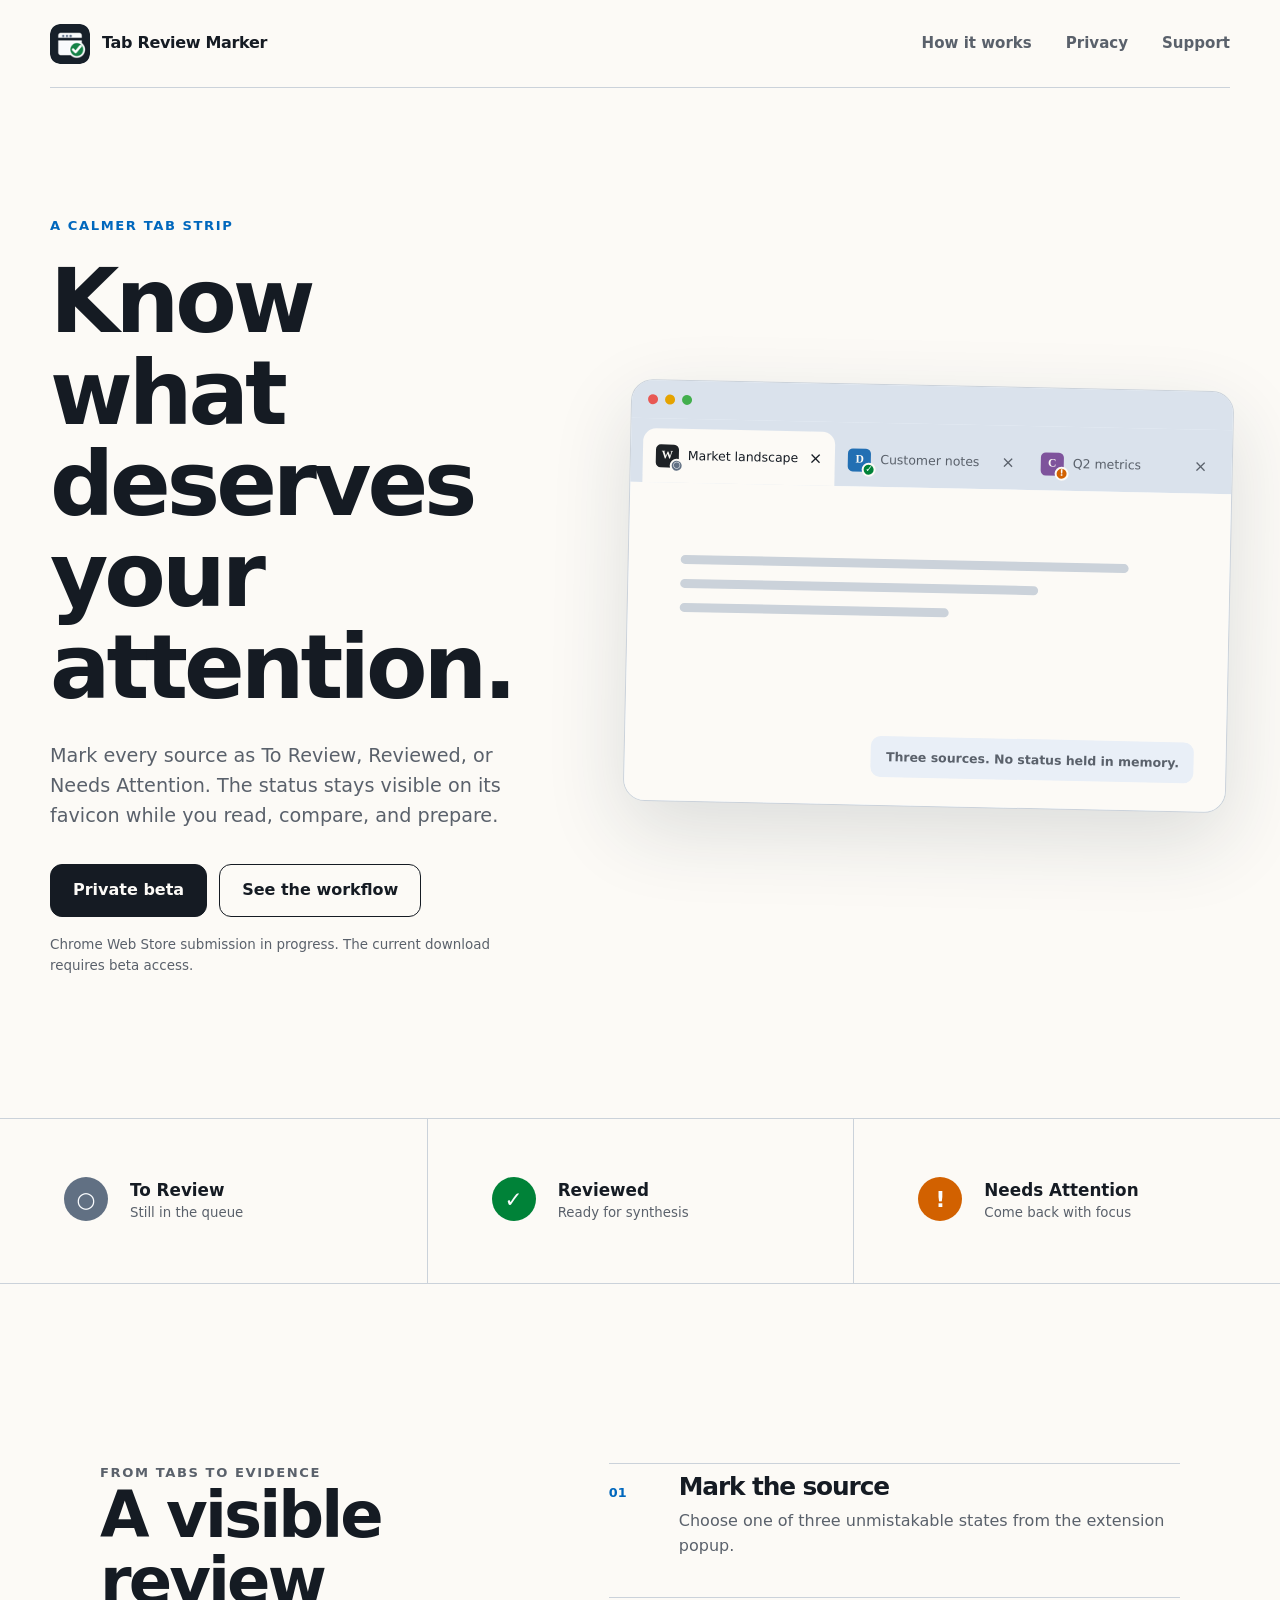
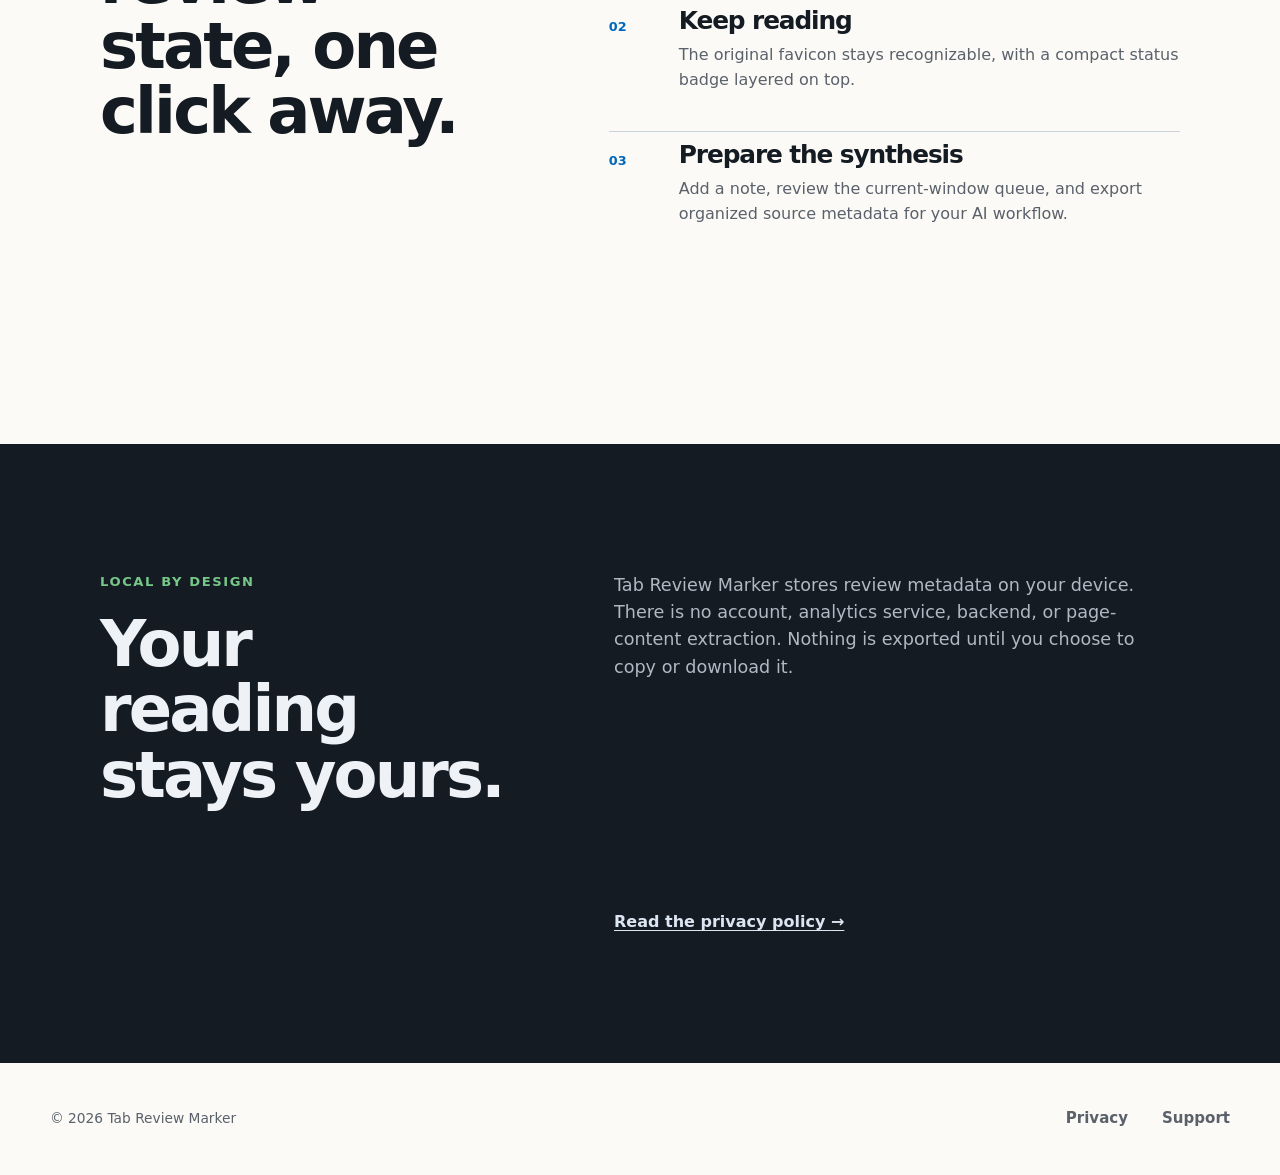
==== index.html @ 43cad972 "feat: launch Tab Review Marker public site" ====
<!doctype html>
<html lang="en">
<head>
  <meta charset="utf-8">
  <meta name="viewport" content="width=device-width, initial-scale=1">
  <meta name="description" content="See what needs review, what is done, and what needs attention directly in your Chrome tab strip.">
  <title>Tab Review Marker</title>
  <link rel="icon" href="assets/icon-32.png" sizes="32x32">
  <link rel="stylesheet" href="styles.css">
</head>
<body>
  <header class="site-header">
    <a class="brand" href="./" aria-label="Tab Review Marker home">
      <img src="assets/icon-48.png" width="40" height="40" alt="">
      <span>Tab Review Marker</span>
    </a>
    <nav aria-label="Main navigation">
      <a href="#how-it-works">How it works</a>
      <a href="privacy.html">Privacy</a>
      <a href="https://github.com/ArielSmoliar/tab-review-marker/issues">Support</a>
    </nav>
  </header>

  <main>
    <section class="hero">
      <div class="hero-copy">
        <p class="kicker">A calmer tab strip</p>
        <h1>Know what deserves your attention.</h1>
        <p class="lede">Mark every source as To Review, Reviewed, or Needs Attention. The status stays visible on its favicon while you read, compare, and prepare.</p>
        <div class="actions">
          <a class="button primary" href="https://github.com/ArielSmoliar/tab-review-marker/releases/tag/v0.1.0">Private beta</a>
          <a class="button secondary" href="#how-it-works">See the workflow</a>
        </div>
        <p class="release-note">Chrome Web Store submission in progress. The current download requires beta access.</p>
      </div>

      <div class="tab-scene" aria-label="Three browser tabs marked To Review, Reviewed, and Needs Attention">
        <div class="browser-bar" aria-hidden="true">
          <span class="traffic red"></span><span class="traffic amber"></span><span class="traffic green"></span>
        </div>
        <div class="tabs">
          <div class="tab selected">
            <span class="favicon wiki">W<span class="badge todo">○</span></span>
            <span class="tab-title">Market landscape</span>
            <span class="close">×</span>
          </div>
          <div class="tab">
            <span class="favicon doc">D<span class="badge done">✓</span></span>
            <span class="tab-title">Customer notes</span>
            <span class="close">×</span>
          </div>
          <div class="tab">
            <span class="favicon chart">C<span class="badge attention">!</span></span>
            <span class="tab-title">Q2 metrics</span>
            <span class="close">×</span>
          </div>
        </div>
        <div class="page-surface">
          <div class="reading-line wide"></div>
          <div class="reading-line"></div>
          <div class="reading-line short"></div>
          <div class="source-note">Three sources. No status held in memory.</div>
        </div>
      </div>
    </section>

    <section class="status-strip" aria-label="Review states">
      <div><span class="large-mark todo">○</span><strong>To Review</strong><small>Still in the queue</small></div>
      <div><span class="large-mark done">✓</span><strong>Reviewed</strong><small>Ready for synthesis</small></div>
      <div><span class="large-mark attention">!</span><strong>Needs Attention</strong><small>Come back with focus</small></div>
    </section>

    <section class="workflow" id="how-it-works">
      <div class="section-intro">
        <p class="kicker">From tabs to evidence</p>
        <h2>A visible review state, one click away.</h2>
      </div>
      <ol>
        <li><span>01</span><div><h3>Mark the source</h3><p>Choose one of three unmistakable states from the extension popup.</p></div></li>
        <li><span>02</span><div><h3>Keep reading</h3><p>The original favicon stays recognizable, with a compact status badge layered on top.</p></div></li>
        <li><span>03</span><div><h3>Prepare the synthesis</h3><p>Add a note, review the current-window queue, and export organized source metadata for your AI workflow.</p></div></li>
      </ol>
    </section>

    <section class="privacy-promise">
      <div>
        <p class="kicker">Local by design</p>
        <h2>Your reading stays yours.</h2>
      </div>
      <p>Tab Review Marker stores review metadata on your device. There is no account, analytics service, backend, or page-content extraction. Nothing is exported until you choose to copy or download it.</p>
      <a href="privacy.html">Read the privacy policy <span aria-hidden="true">→</span></a>
    </section>
  </main>

  <footer>
    <span>© 2026 Tab Review Marker</span>
    <div><a href="privacy.html">Privacy</a><a href="https://github.com/ArielSmoliar/tab-review-marker/issues">Support</a></div>
  </footer>
</body>
</html>
---- styles.css ----
:root {
  color-scheme: light dark;
  --ink: oklch(0.22 0.018 255);
  --muted: oklch(0.49 0.018 255);
  --paper: oklch(0.985 0.006 85);
  --soft: oklch(0.95 0.012 255);
  --line: oklch(0.86 0.014 255);
  --blue: oklch(0.51 0.16 250);
  --green: oklch(0.53 0.15 150);
  --orange: oklch(0.62 0.17 52);
  --slate: oklch(0.54 0.035 255);
  --radius: 18px;
}

* { box-sizing: border-box; }
html { scroll-behavior: smooth; }
body {
  margin: 0;
  color: var(--ink);
  background: var(--paper);
  font-family: Avenir Next, Avenir, ui-sans-serif, system-ui, -apple-system, BlinkMacSystemFont, "Segoe UI", sans-serif;
  line-height: 1.55;
}
a { color: inherit; text-underline-offset: 0.2em; }
a:focus-visible, .button:focus-visible { outline: 3px solid var(--blue); outline-offset: 4px; }

.site-header, footer {
  width: min(1180px, calc(100% - 40px));
  margin-inline: auto;
  display: flex;
  align-items: center;
  justify-content: space-between;
}
.site-header { min-height: 88px; border-bottom: 1px solid var(--line); }
.brand { display: flex; gap: 12px; align-items: center; font-weight: 700; text-decoration: none; letter-spacing: -0.02em; }
.brand img { border-radius: 10px; }
nav, footer div { display: flex; gap: clamp(16px, 3vw, 34px); }
nav a, footer a { color: var(--muted); font-size: 0.94rem; font-weight: 600; text-decoration: none; }
nav a:hover, footer a:hover { color: var(--ink); }

main { overflow: hidden; }
.hero {
  width: min(1180px, calc(100% - 40px));
  margin: clamp(56px, 10vw, 132px) auto clamp(72px, 11vw, 144px);
  display: grid;
  grid-template-columns: minmax(0, 0.88fr) minmax(460px, 1.12fr);
  gap: clamp(48px, 8vw, 112px);
  align-items: center;
}
.kicker { margin: 0 0 20px; color: var(--blue); font-size: 0.82rem; font-weight: 750; letter-spacing: 0.12em; text-transform: uppercase; }
h1, h2, h3 { margin-top: 0; letter-spacing: -0.045em; line-height: 1.02; }
h1 { max-width: 11ch; margin-bottom: 28px; font-size: clamp(3.4rem, 7vw, 6.9rem); font-weight: 700; }
.lede { max-width: 58ch; margin: 0; color: var(--muted); font-size: clamp(1.08rem, 1.5vw, 1.3rem); }
.actions { display: flex; gap: 12px; margin-top: 34px; }
.button { min-height: 50px; padding: 13px 22px; border: 1px solid var(--ink); border-radius: 12px; font-weight: 700; text-decoration: none; }
.button.primary { color: var(--paper); background: var(--ink); }
.button.primary:hover { background: var(--blue); border-color: var(--blue); }
.button.secondary:hover { background: var(--soft); }
.release-note { max-width: 54ch; margin: 18px 0 0; color: var(--muted); font-size: 0.84rem; }

.tab-scene { position: relative; min-height: 420px; border: 1px solid var(--line); border-radius: 22px; background: oklch(0.97 0.01 250); box-shadow: 0 28px 80px oklch(0.3 0.04 250 / 0.14); transform: rotate(1.2deg); overflow: hidden; }
.browser-bar { height: 38px; padding: 14px 16px; display: flex; gap: 7px; background: oklch(0.91 0.016 250); }
.traffic { width: 10px; height: 10px; border-radius: 50%; }
.red { background: oklch(0.65 0.18 25); } .amber { background: oklch(0.76 0.16 80); } .green { background: oklch(0.67 0.17 145); }
.tabs { display: flex; padding: 10px 12px 0; background: oklch(0.91 0.016 250); }
.tab { min-width: 0; flex: 1; height: 54px; padding: 0 13px; display: flex; gap: 9px; align-items: center; color: var(--muted); border-radius: 13px 13px 0 0; }
.tab.selected { color: var(--ink); background: var(--paper); }
.tab-title { min-width: 0; overflow: hidden; white-space: nowrap; text-overflow: ellipsis; font-size: 0.78rem; }
.close { margin-left: auto; font-size: 1rem; }
.favicon { position: relative; width: 23px; height: 23px; flex: 0 0 23px; display: grid; place-items: center; color: var(--paper); border-radius: 5px; font-family: Georgia, serif; font-size: 0.72rem; font-weight: 700; }
.wiki { background: oklch(0.25 0.01 250); } .doc { background: oklch(0.53 0.13 250); } .chart { background: oklch(0.52 0.12 310); }
.badge { position: absolute; right: -5px; bottom: -5px; width: 14px; height: 14px; display: grid; place-items: center; color: oklch(0.99 0.003 255); border: 2px solid var(--paper); border-radius: 50%; font: 800 9px/1 ui-sans-serif, system-ui, sans-serif; }
.todo { background: var(--slate); } .done { background: var(--green); } .attention { background: var(--orange); }
.page-surface { min-height: 318px; padding: 72px 52px; background: var(--paper); }
.reading-line { width: 72%; height: 9px; margin-bottom: 15px; border-radius: 8px; background: var(--line); }
.reading-line.wide { width: 90%; } .reading-line.short { width: 54%; }
.source-note { position: absolute; right: 32px; bottom: 28px; padding: 11px 15px; color: var(--muted); background: var(--soft); border-radius: 10px; font-size: 0.78rem; font-weight: 650; }

.status-strip { display: grid; grid-template-columns: repeat(3, 1fr); border-block: 1px solid var(--line); }
.status-strip > div { min-height: 164px; padding: 32px clamp(24px, 5vw, 74px); display: grid; grid-template-columns: 48px 1fr; column-gap: 18px; align-content: center; }
.status-strip > div + div { border-left: 1px solid var(--line); }
.large-mark { grid-row: span 2; width: 44px; height: 44px; display: grid; place-items: center; color: oklch(0.99 0.003 255); border-radius: 50%; font-size: 1.35rem; font-weight: 800; }
.status-strip strong { align-self: end; font-size: 1.05rem; }
.status-strip small { color: var(--muted); }

.workflow { width: min(1080px, calc(100% - 40px)); margin: clamp(96px, 14vw, 180px) auto; display: grid; grid-template-columns: 0.8fr 1.2fr; gap: clamp(56px, 10vw, 140px); }
.section-intro { position: sticky; top: 36px; align-self: start; }
h2 { max-width: 13ch; font-size: clamp(2.5rem, 5vw, 4.8rem); }
.workflow ol { margin: 0; padding: 0; list-style: none; }
.workflow li { padding: 10px 0 38px; display: grid; grid-template-columns: 48px 1fr; gap: 22px; border-top: 1px solid var(--line); }
.workflow li > span { padding-top: 9px; color: var(--blue); font-size: 0.8rem; font-weight: 750; }
.workflow h3 { margin: 0 0 10px; font-size: 1.55rem; }
.workflow p { max-width: 52ch; margin: 0; color: var(--muted); }

.privacy-promise { padding: clamp(70px, 10vw, 128px) max(20px, calc((100vw - 1080px) / 2)); display: grid; grid-template-columns: 0.8fr 1.1fr; gap: clamp(36px, 8vw, 120px); color: oklch(0.96 0.008 255); background: var(--ink); }
.privacy-promise .kicker { color: oklch(0.76 0.12 150); }
.privacy-promise h2 { margin-bottom: 0; }
.privacy-promise > p { max-width: 59ch; margin: 0; color: oklch(0.78 0.018 255); font-size: 1.1rem; }
.privacy-promise > a { grid-column: 2; width: fit-content; color: oklch(0.92 0.02 255); font-weight: 700; }

footer { min-height: 112px; color: var(--muted); font-size: 0.86rem; }
.policy { width: min(760px, calc(100% - 40px)); margin: clamp(70px, 10vw, 126px) auto; overflow: visible; }
.policy h1 { max-width: none; }
.policy-lede { margin-bottom: 72px; color: var(--muted); font-size: 1.25rem; }
.policy h2 { max-width: none; margin: 52px 0 16px; font-size: 1.8rem; }
.policy p, .policy dd { color: var(--muted); }
.policy dl { display: grid; grid-template-columns: 150px 1fr; gap: 14px 24px; }
.policy dt { font-weight: 750; }
.policy dd { margin: 0; }

@media (prefers-reduced-motion: no-preference) {
  .tab-scene { transition: transform 500ms cubic-bezier(.16,1,.3,1), box-shadow 500ms cubic-bezier(.16,1,.3,1); }
  .tab-scene:hover { transform: rotate(0); box-shadow: 0 34px 100px oklch(0.3 0.04 250 / 0.19); }
}
@media (max-width: 820px) {
  .site-header { min-height: 72px; }
  nav a:first-child { display: none; }
  .hero, .workflow, .privacy-promise { grid-template-columns: 1fr; }
  .hero { margin-top: 58px; }
  .hero h1 { max-width: 12ch; }
  .tab-scene { min-height: 340px; transform: none; }
  .tab-title { display: none; }
  .page-surface { min-height: 240px; padding: 52px 28px; }
  .status-strip { grid-template-columns: 1fr; }
  .status-strip > div { min-height: 116px; }
  .status-strip > div + div { border-left: 0; border-top: 1px solid var(--line); }
  .section-intro { position: static; }
  .privacy-promise > a { grid-column: 1; }
}
@media (max-width: 520px) {
  .site-header, footer, .hero, .workflow, .policy { width: min(100% - 28px, 1180px); }
  .brand span { display: none; }
  nav, footer div { gap: 16px; }
  h1 { font-size: clamp(3rem, 15vw, 4.7rem); }
  .actions { align-items: stretch; flex-direction: column; }
  .button { text-align: center; }
  .tab-scene { min-height: 290px; }
  .tab { padding-inline: 9px; }
  .page-surface { min-height: 190px; }
  .source-note { right: 18px; bottom: 18px; }
  .policy dl { grid-template-columns: 1fr; gap: 4px; }
  .policy dd { margin-bottom: 14px; }
}
@media (prefers-color-scheme: dark) {
  :root { --ink: oklch(0.92 0.012 255); --muted: oklch(0.71 0.018 255); --paper: oklch(0.17 0.014 255); --soft: oklch(0.23 0.018 255); --line: oklch(0.32 0.018 255); --blue: oklch(0.71 0.14 250); }
  .button.primary { color: oklch(0.16 0.014 255); }
  .tab-scene { background: oklch(0.21 0.018 255); box-shadow: 0 28px 80px oklch(0.02 0.01 255 / 0.35); }
  .browser-bar, .tabs { background: oklch(0.23 0.018 255); }
  .badge { border-color: var(--paper); }
  .privacy-promise { color: oklch(0.19 0.014 255); background: oklch(0.91 0.014 255); }
  .privacy-promise > p { color: oklch(0.38 0.018 255); }
  .privacy-promise > a { color: oklch(0.25 0.02 255); }
}
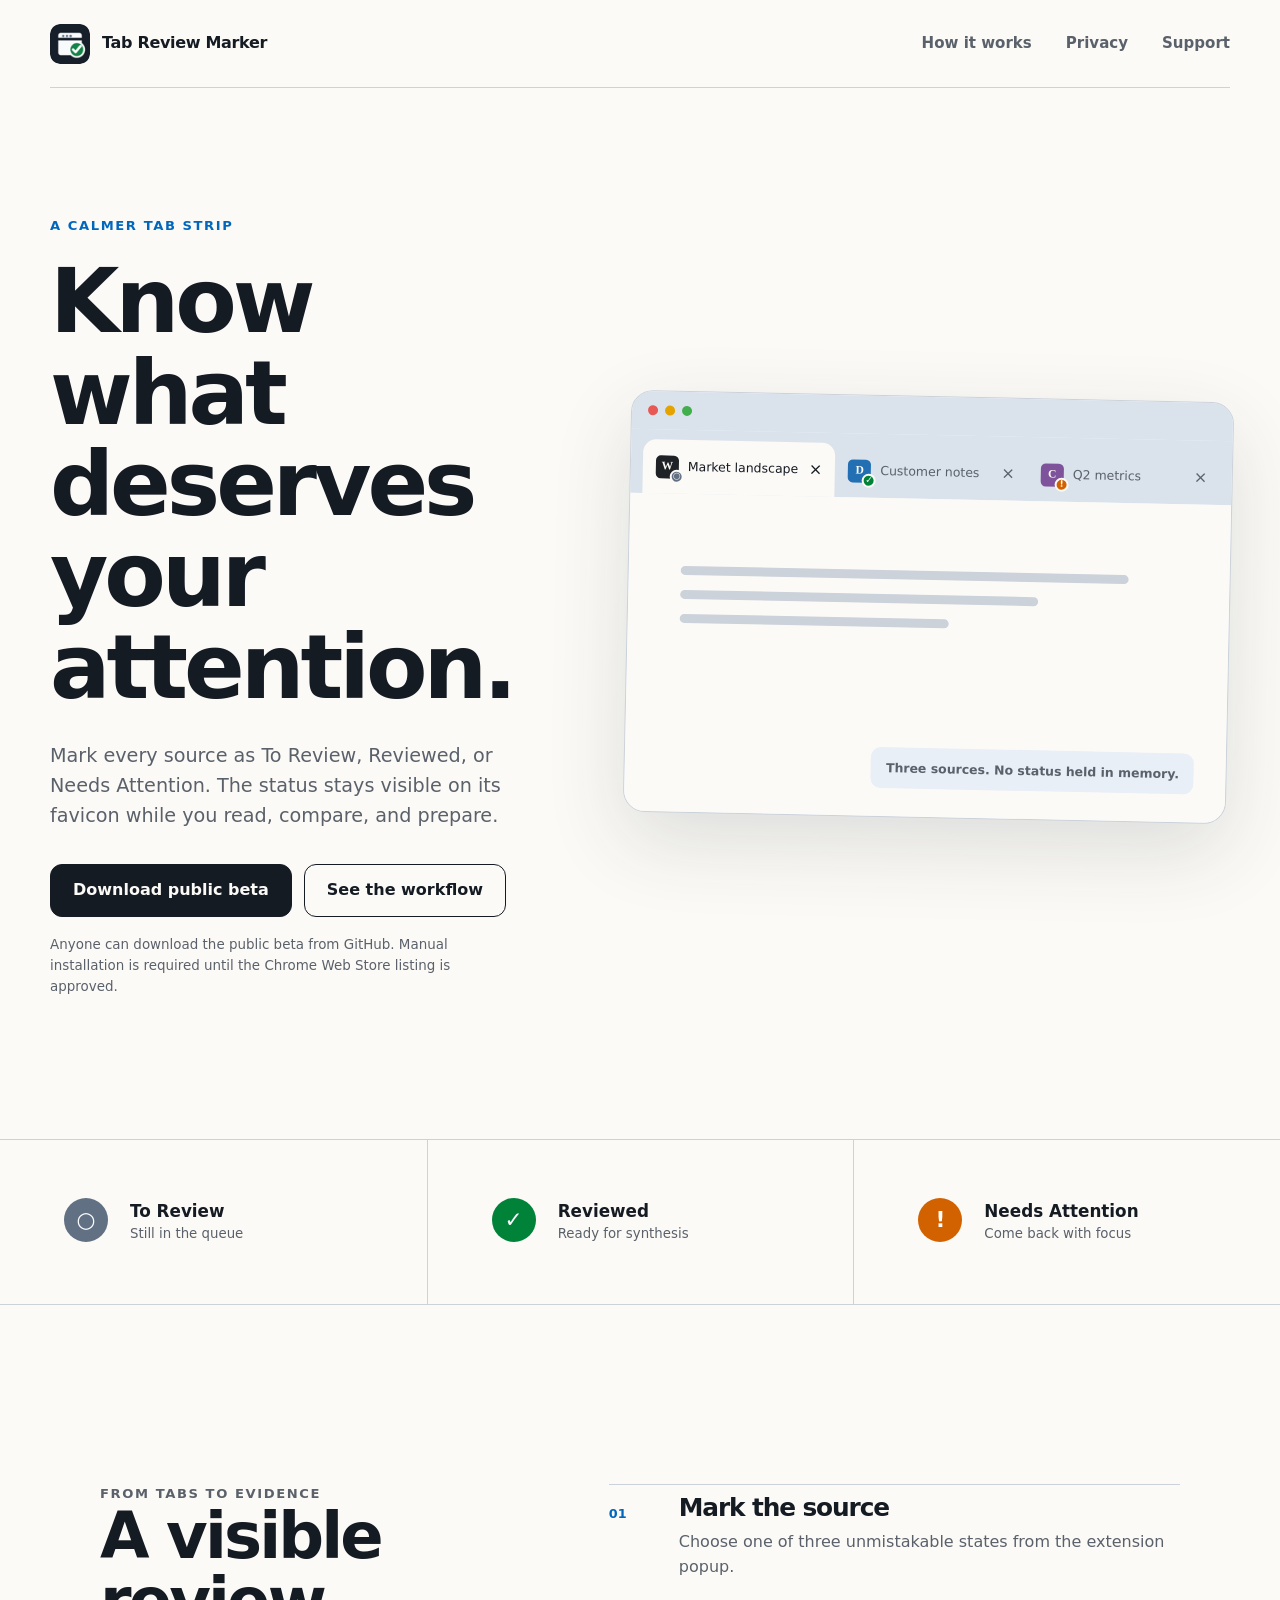
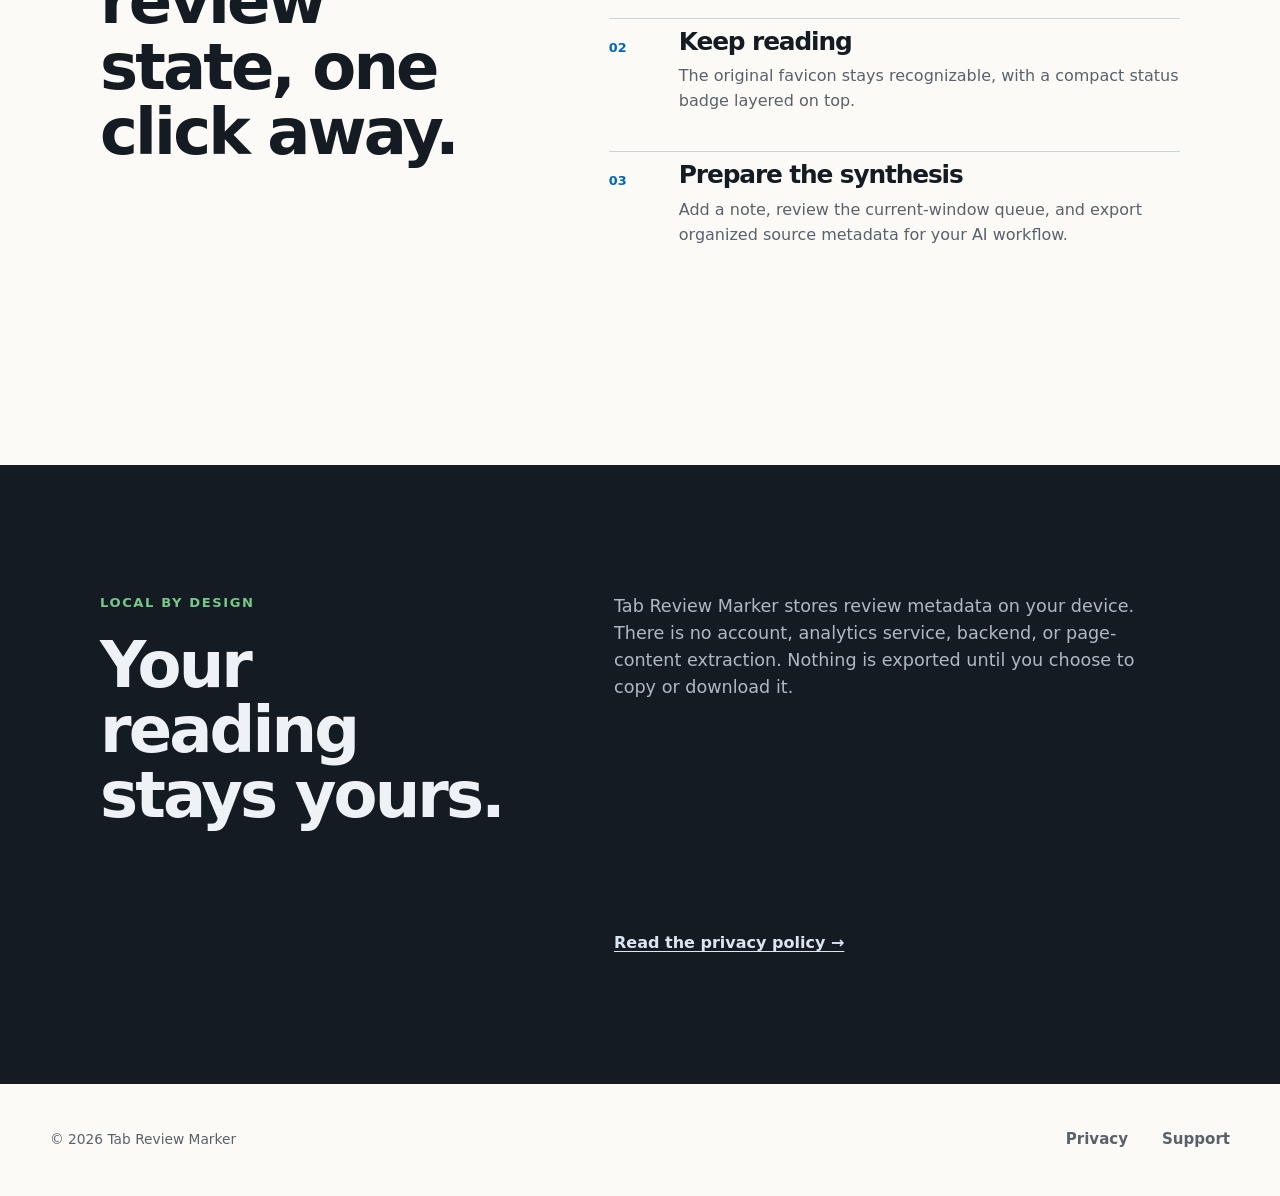
==== commit 07937eba: "Update landing page for public beta" ====
--- a/index.html
+++ b/index.html
@@ -17,7 +17,7 @@
     <nav aria-label="Main navigation">
       <a href="#how-it-works">How it works</a>
       <a href="privacy.html">Privacy</a>
-      <a href="https://github.com/ArielSmoliar/tab-review-marker/issues">Support</a>
+      <a href="https://github.com/ArielSmoliar/tab-review-marker-site/issues">Support</a>
     </nav>
   </header>
 
@@ -28,10 +28,10 @@
         <h1>Know what deserves your attention.</h1>
         <p class="lede">Mark every source as To Review, Reviewed, or Needs Attention. The status stays visible on its favicon while you read, compare, and prepare.</p>
         <div class="actions">
-          <a class="button primary" href="https://github.com/ArielSmoliar/tab-review-marker/releases/tag/v0.1.0">Private beta</a>
+          <a class="button primary" href="https://github.com/ArielSmoliar/tab-review-marker/releases/tag/v0.1.0">Download public beta</a>
           <a class="button secondary" href="#how-it-works">See the workflow</a>
         </div>
-        <p class="release-note">Chrome Web Store submission in progress. The current download requires beta access.</p>
+        <p class="release-note">Anyone can download the public beta from GitHub. Manual installation is required until the Chrome Web Store listing is approved.</p>
       </div>
 
       <div class="tab-scene" aria-label="Three browser tabs marked To Review, Reviewed, and Needs Attention">
@@ -94,7 +94,7 @@
 
   <footer>
     <span>© 2026 Tab Review Marker</span>
-    <div><a href="privacy.html">Privacy</a><a href="https://github.com/ArielSmoliar/tab-review-marker/issues">Support</a></div>
+    <div><a href="privacy.html">Privacy</a><a href="https://github.com/ArielSmoliar/tab-review-marker-site/issues">Support</a></div>
   </footer>
 </body>
 </html>
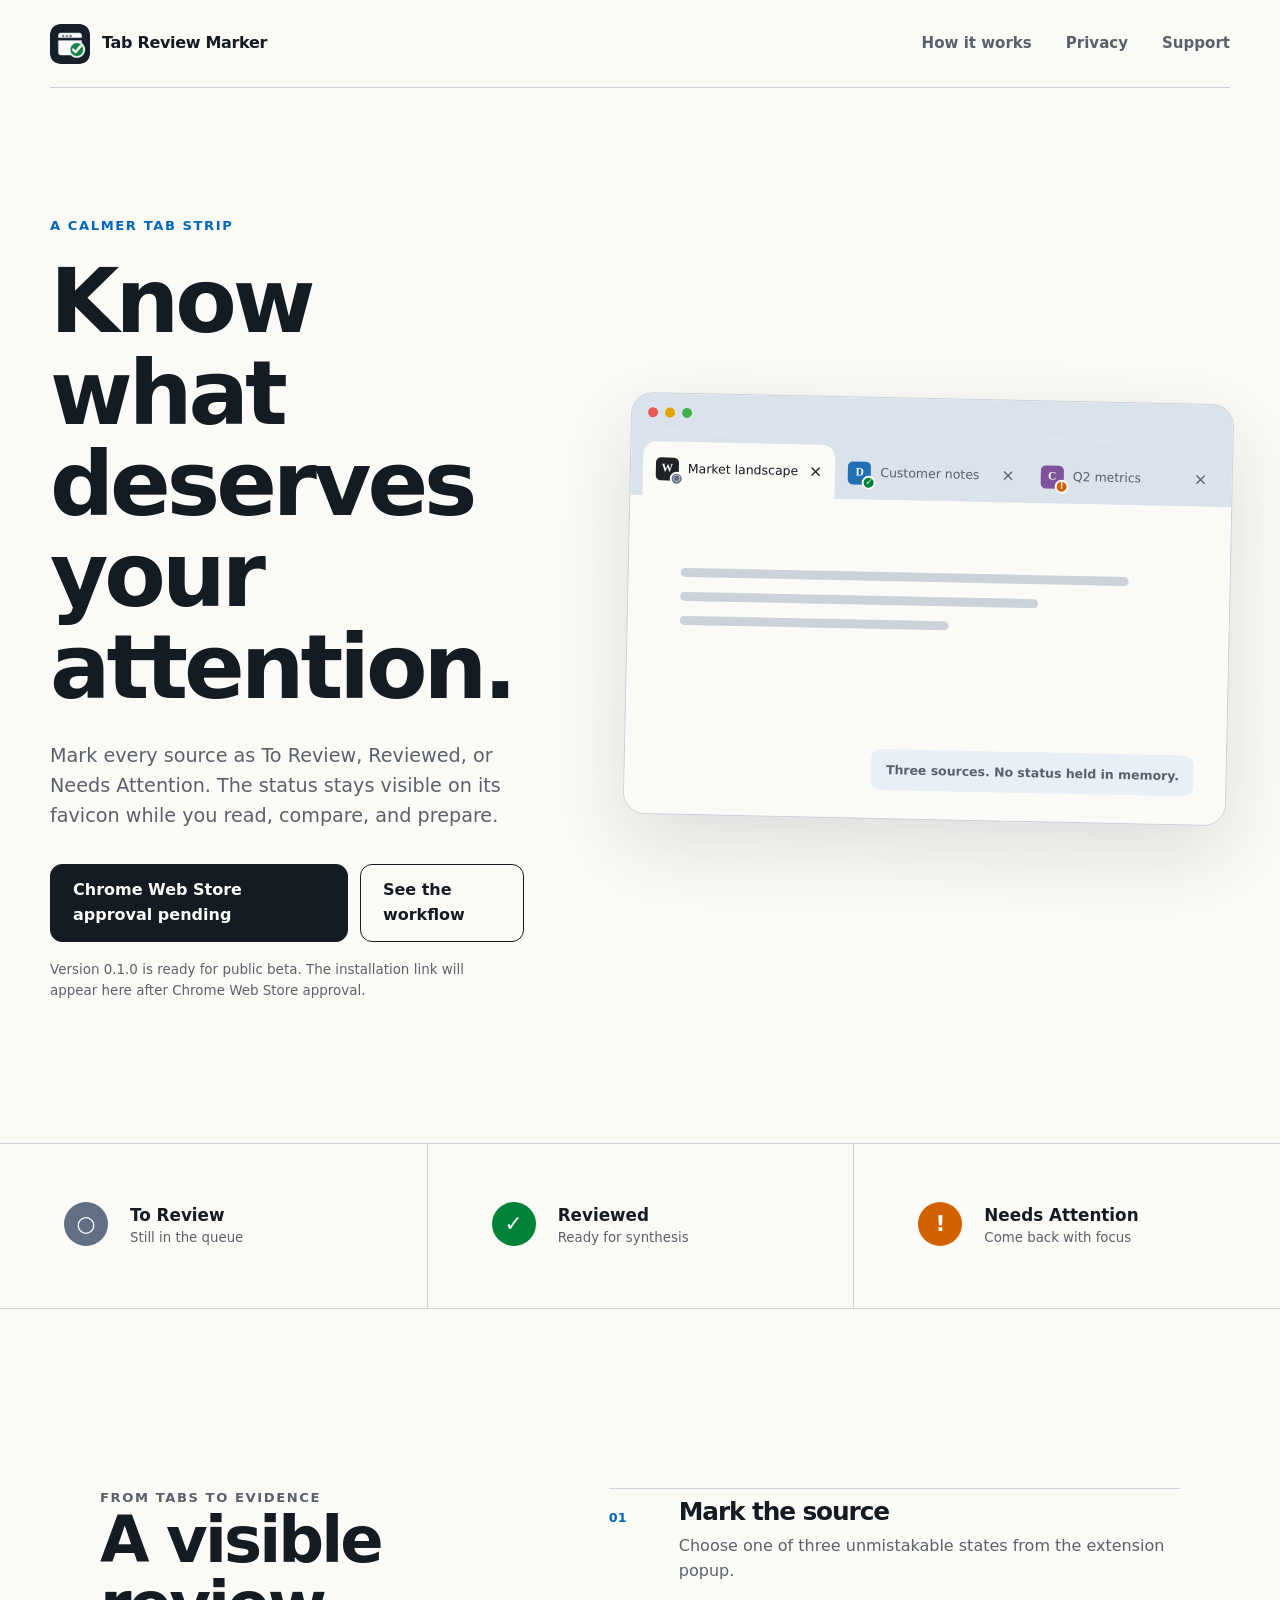
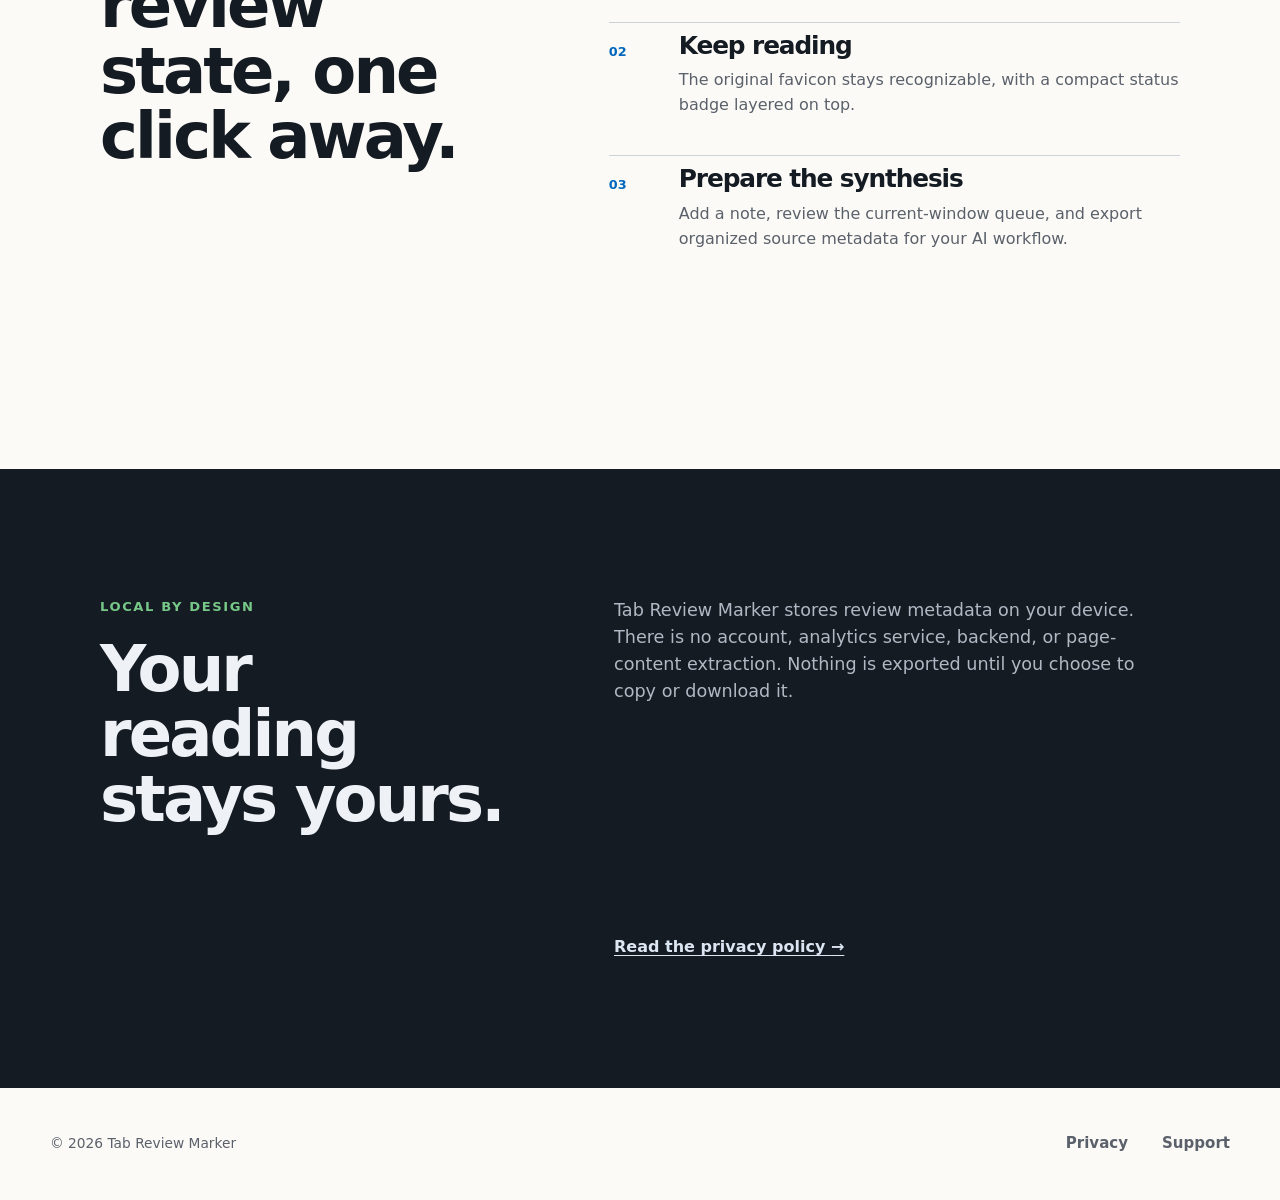
==== commit cef6496c: "docs: document public beta and approval status" ====
--- a/index.html
+++ b/index.html
@@ -28,10 +28,10 @@
         <h1>Know what deserves your attention.</h1>
         <p class="lede">Mark every source as To Review, Reviewed, or Needs Attention. The status stays visible on its favicon while you read, compare, and prepare.</p>
         <div class="actions">
-          <a class="button primary" href="https://github.com/ArielSmoliar/tab-review-marker/releases/tag/v0.1.0">Download public beta</a>
+          <span class="button primary" aria-disabled="true">Chrome Web Store approval pending</span>
           <a class="button secondary" href="#how-it-works">See the workflow</a>
         </div>
-        <p class="release-note">Anyone can download the public beta from GitHub. Manual installation is required until the Chrome Web Store listing is approved.</p>
+        <p class="release-note">Version 0.1.0 is ready for public beta. The installation link will appear here after Chrome Web Store approval.</p>
       </div>
 
       <div class="tab-scene" aria-label="Three browser tabs marked To Review, Reviewed, and Needs Attention">
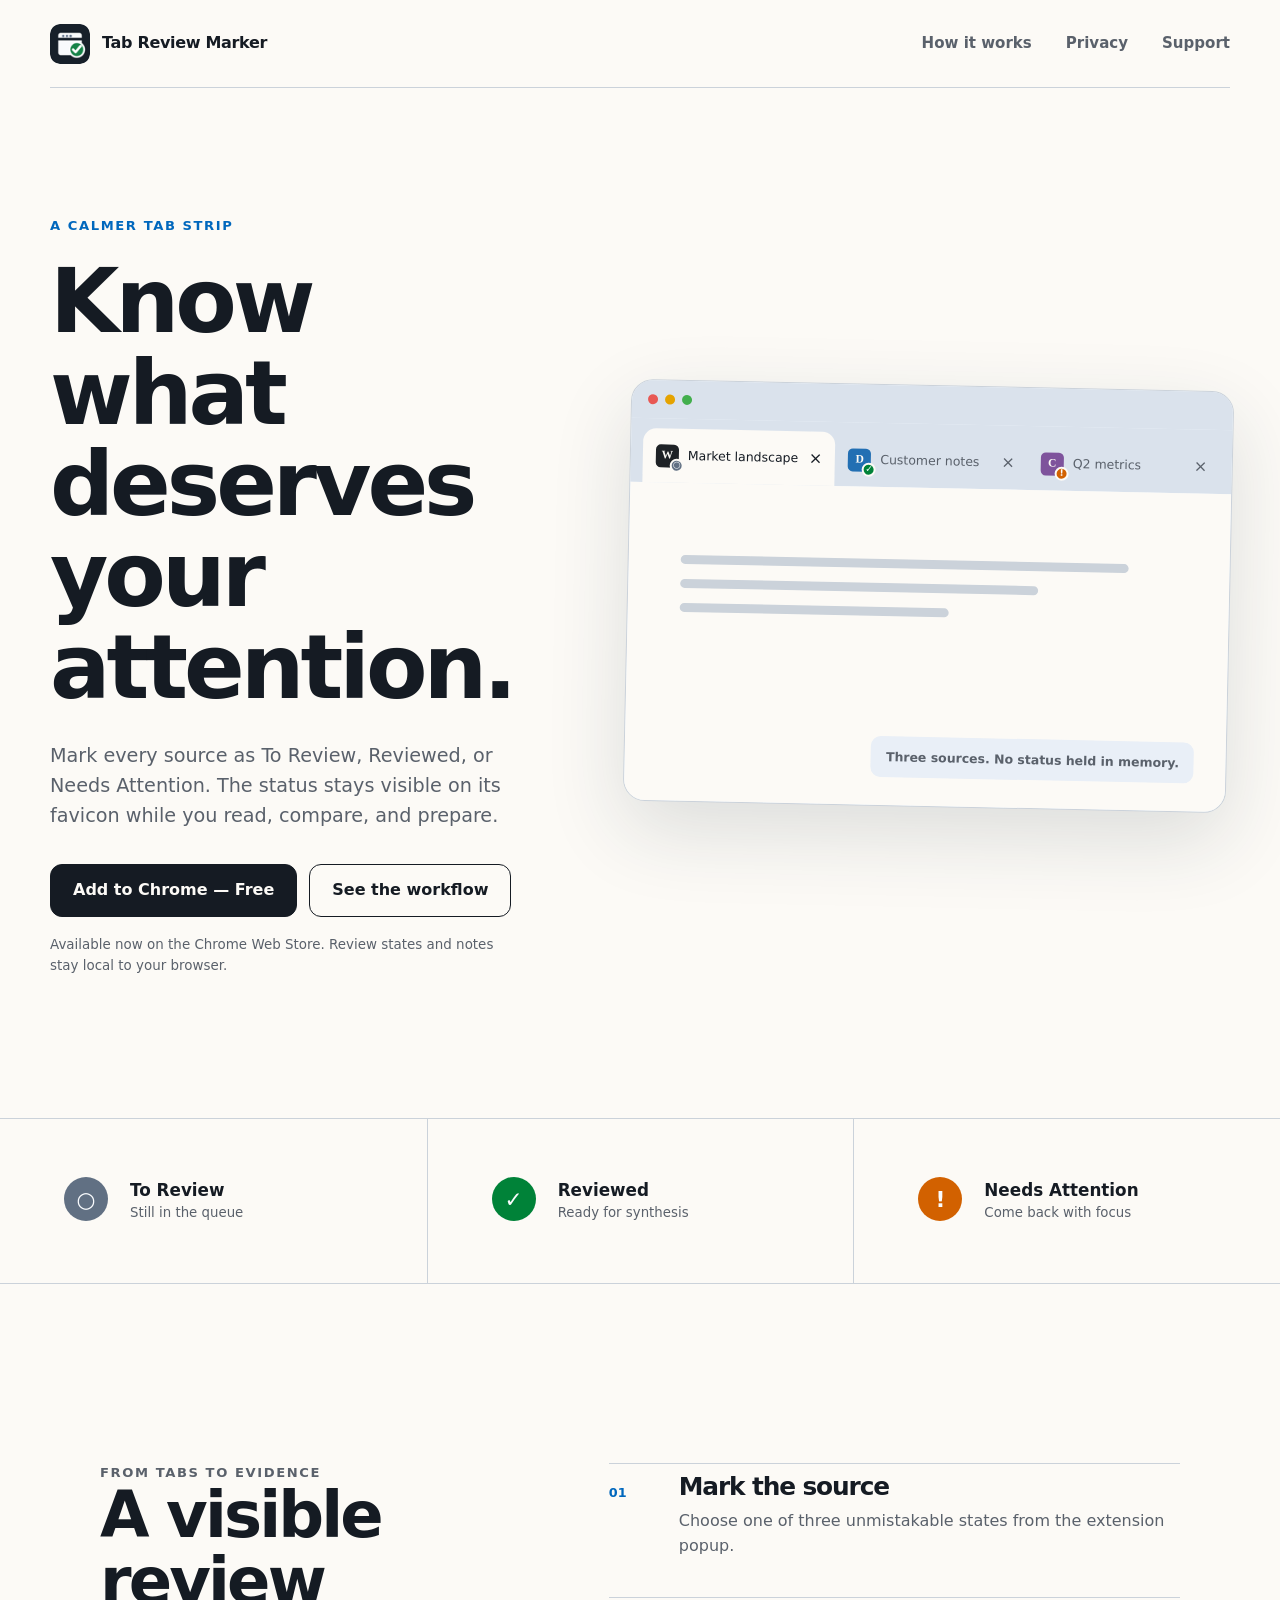
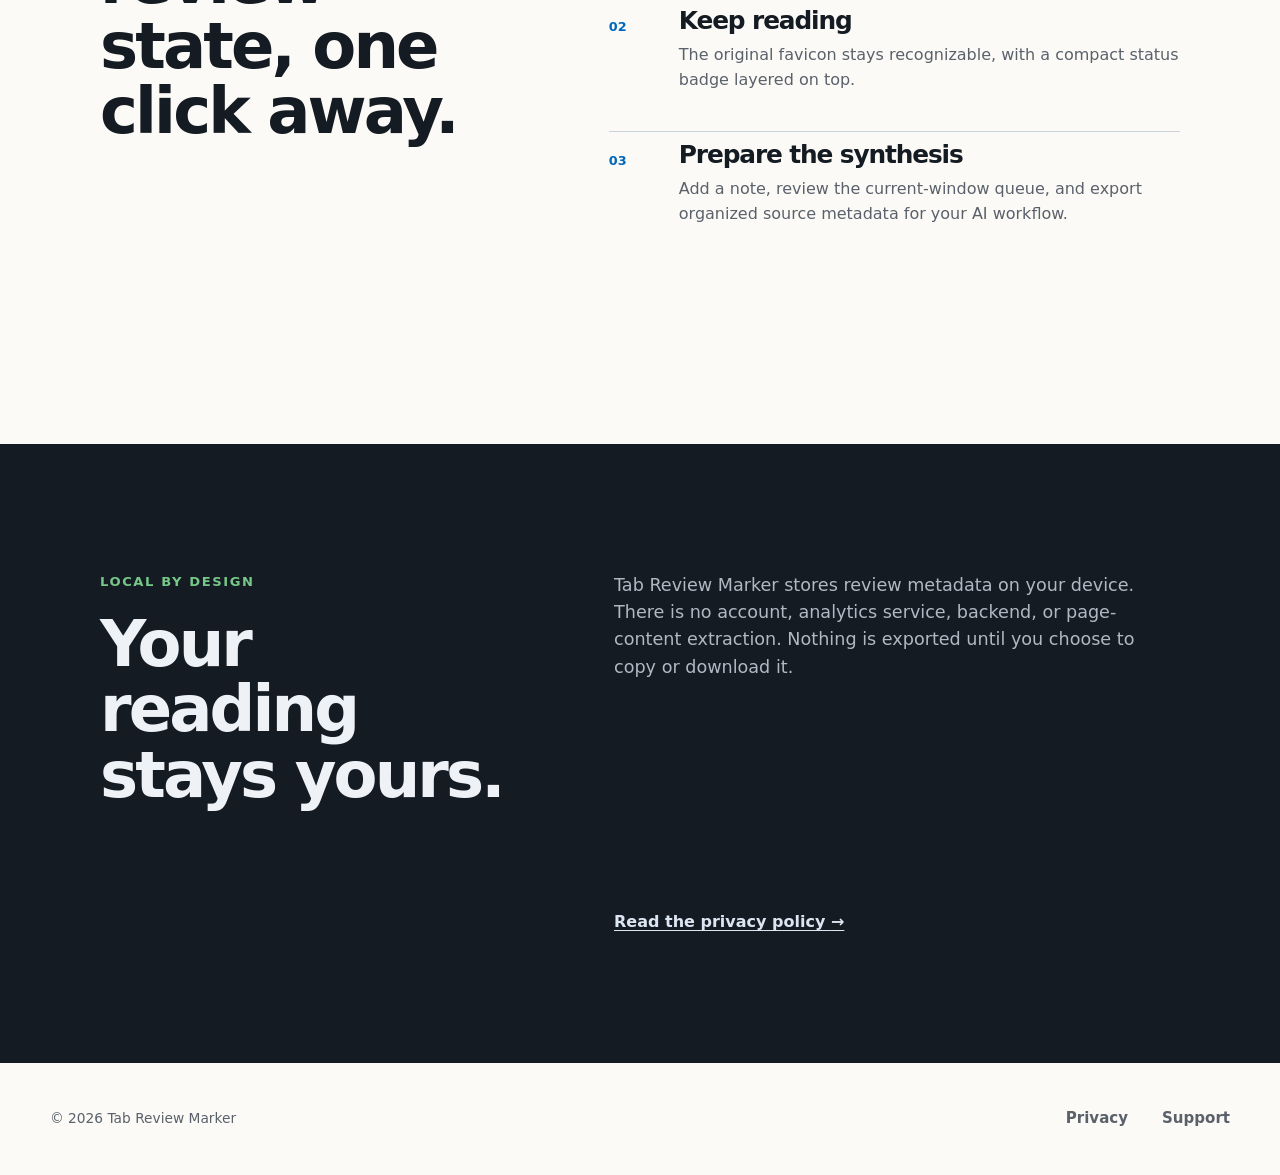
==== commit 21abf8f4: "docs: link live Chrome Web Store listing" ====
--- a/index.html
+++ b/index.html
@@ -28,10 +28,10 @@
         <h1>Know what deserves your attention.</h1>
         <p class="lede">Mark every source as To Review, Reviewed, or Needs Attention. The status stays visible on its favicon while you read, compare, and prepare.</p>
         <div class="actions">
-          <span class="button primary" aria-disabled="true">Chrome Web Store approval pending</span>
+          <a class="button primary" href="https://chromewebstore.google.com/detail/tab-review-marker/gpbjejflccaaljhbdkjmihdfmmegoega">Add to Chrome — Free</a>
           <a class="button secondary" href="#how-it-works">See the workflow</a>
         </div>
-        <p class="release-note">Version 0.1.0 is ready for public beta. The installation link will appear here after Chrome Web Store approval.</p>
+        <p class="release-note">Available now on the Chrome Web Store. Review states and notes stay local to your browser.</p>
       </div>
 
       <div class="tab-scene" aria-label="Three browser tabs marked To Review, Reviewed, and Needs Attention">
